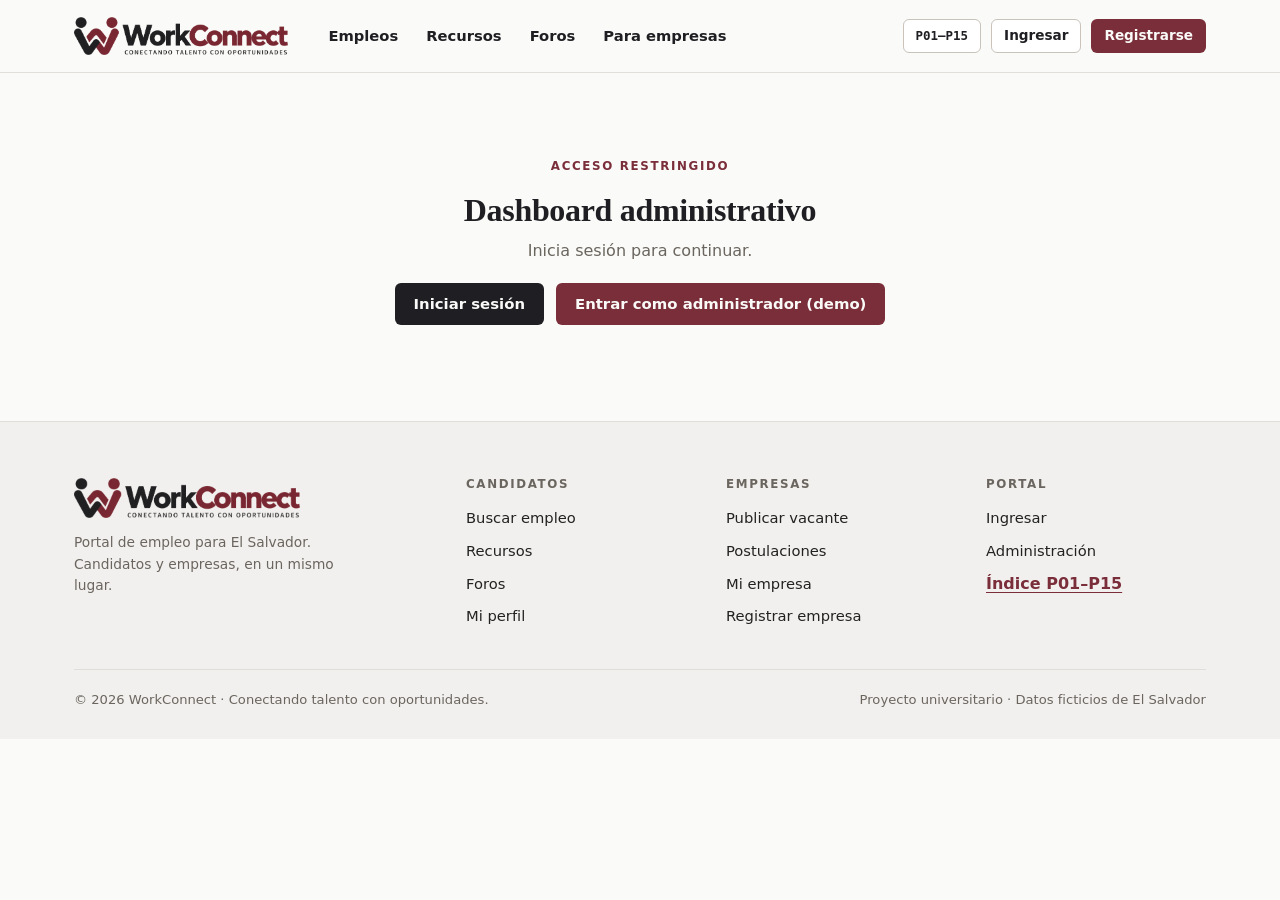
==== admin-dashboard.html @ 4d04a8d9 "Primer prototipo WorkConnect - 15 pantallas" ====
<!DOCTYPE html>
<html lang="es">
<head>
<meta charset="utf-8">
<meta name="viewport" content="width=device-width, initial-scale=1">
<title>Dashboard administrativo · WorkConnect</title>
<meta name="description" content="WorkConnect: conectando talento con oportunidades en El Salvador.">
<link rel="icon" type="image/png" href="assets/icono.png">
<link rel="stylesheet" href="css/styles.css">
</head>
<body data-page="p11">
<a class="skip-link" href="#main">Saltar al contenido</a>
<header id="site-header"></header>
<main id="main">

</main>
<footer id="site-footer"></footer>
<script src="js/data.js"></script>
<script src="js/main.js"></script>
<script src="js/portal.js"></script>
<script src="js/cuentas.js"></script>
<script src="js/admin.js"></script>
</body>
</html>
---- css/styles.css ----
/* WorkConnect — hoja de estilos única
   Secciones: 1 Variables · 2 Base · 3 Componentes · 4 Cabecera/Pie · 5 Páginas · 6 Administración · 7 Responsivo */

/* 1. VARIABLES */
:root {
  --carbon: #1f1f23;
  --wine: #7a2e3a;
  --wine-dark: #62232d;
  --wine-tint: #f1e4e6;
  --bone: #fafaf8;
  --warm: #f2f0ee;
  --sand: #e1ddd8;
  --sand-dark: #c9c3bb;
  --text: #222222;
  --muted: #6a655e;
  --white: #ffffff;
  --serif: "Iowan Old Style", "Palatino Linotype", Palatino, "Book Antiqua", Georgia, serif;
  --sans: "Segoe UI", system-ui, -apple-system, "Helvetica Neue", Arial, sans-serif;
  --radius: 6px;
  --radius-lg: 10px;
  --wrap: 1180px;
}

/* 2. BASE */
*, *::before, *::after { box-sizing: border-box; }
html { scroll-behavior: smooth; }
body {
  margin: 0;
  background: var(--bone);
  color: var(--text);
  font: 400 1rem/1.55 var(--sans);
  -webkit-font-smoothing: antialiased;
}
img { max-width: 100%; display: block; }
a { color: inherit; }
h1, h2, h3, h4 { margin: 0; line-height: 1.15; color: var(--carbon); }
h1, h2 { font-family: var(--serif); font-weight: 600; letter-spacing: -0.01em; }
h3, h4 { font-weight: 650; }
p { margin: 0; }
ul { margin: 0; padding: 0; list-style: none; }
button { font: inherit; cursor: pointer; }
::selection { background: var(--wine); color: var(--bone); }
:focus-visible { outline: 2px solid var(--wine); outline-offset: 2px; }
.wrap { width: 100%; max-width: var(--wrap); margin: 0 auto; padding: 0 24px; }
.skip { position: absolute; left: -999px; top: 8px; background: var(--carbon); color: var(--bone); padding: 8px 14px; border-radius: var(--radius); z-index: 200; }
.skip:focus { left: 8px; }
.hidden { display: none !important; }
.muted { color: var(--muted); }
.small { font-size: 0.86rem; }
.stack > * + * { margin-top: 16px; }
.flex { display: flex; gap: 12px; align-items: center; flex-wrap: wrap; }
.between { justify-content: space-between; }
.grid-2 { display: grid; grid-template-columns: repeat(2, 1fr); gap: 20px; }
.grid-3 { display: grid; grid-template-columns: repeat(3, 1fr); gap: 20px; }
.grid-4 { display: grid; grid-template-columns: repeat(4, 1fr); gap: 20px; }
.sr-only { position: absolute; width: 1px; height: 1px; overflow: hidden; clip: rect(0 0 0 0); white-space: nowrap; }

/* 3. COMPONENTES */
.btn {
  display: inline-flex; align-items: center; justify-content: center; gap: 8px;
  min-height: 42px; padding: 0 18px; border-radius: var(--radius);
  border: 1px solid transparent; font-weight: 600; font-size: 0.93rem;
  text-decoration: none; background: transparent; color: var(--carbon);
  transition: background 0.15s, border-color 0.15s, color 0.15s;
}
.btn-primary { background: var(--wine); color: var(--bone); }
.btn-primary:hover { background: var(--wine-dark); }
.btn-dark { background: var(--carbon); color: var(--bone); }
.btn-dark:hover { background: #38383f; }
.btn-ghost { border-color: var(--sand-dark); background: var(--white); }
.btn-ghost:hover { border-color: var(--carbon); }
.btn-danger { border-color: var(--wine); color: var(--wine); background: var(--white); }
.btn-danger:hover { background: var(--wine-tint); }
.btn-sm { min-height: 34px; padding: 0 12px; font-size: 0.85rem; }
.btn-block { width: 100%; }
.btn[disabled] { opacity: 0.5; cursor: not-allowed; }
.link { color: var(--wine); font-weight: 600; text-decoration: underline; text-underline-offset: 3px; background: none; border: 0; padding: 0; }

.eyebrow { font: 600 0.74rem/1 var(--sans); letter-spacing: 0.14em; text-transform: uppercase; color: var(--wine); }
.eyebrow .p { display: inline-block; background: var(--carbon); color: var(--bone); padding: 4px 7px; border-radius: 3px; margin-right: 8px; letter-spacing: 0.08em; }

.card { background: var(--white); border: 1px solid var(--sand); border-radius: var(--radius-lg); padding: 24px; }
.card.flat { background: var(--warm); border-color: transparent; }
.card h3 { font-size: 1.05rem; margin-bottom: 14px; }
.card-head { display: flex; justify-content: space-between; align-items: center; gap: 12px; margin-bottom: 16px; flex-wrap: wrap; }
.card-head h3 { margin: 0; }

.field { display: flex; flex-direction: column; gap: 6px; }
.field > label, .field > .lbl { font-size: 0.85rem; font-weight: 600; color: var(--carbon); }
.field .req { color: var(--wine); }
input[type="text"], input[type="email"], input[type="password"], input[type="number"], input[type="tel"], input[type="url"], input[type="date"], input[type="search"], select, textarea {
  width: 100%; min-height: 42px; padding: 9px 12px; border: 1px solid var(--sand-dark);
  border-radius: var(--radius); background: var(--white); font: inherit; color: var(--text);
}
textarea { min-height: 110px; resize: vertical; line-height: 1.5; }
input:focus, select:focus, textarea:focus { outline: 2px solid var(--wine); outline-offset: 0; border-color: var(--wine); }
.field.error input, .field.error select, .field.error textarea { border-color: var(--wine); background: #fdf7f8; }
.err-msg { color: var(--wine); font-size: 0.8rem; font-weight: 600; min-height: 0; }
.err-msg:empty { display: none; }
.hint { font-size: 0.8rem; color: var(--muted); }
.form-grid { display: grid; grid-template-columns: repeat(2, 1fr); gap: 16px; }
.form-grid .full { grid-column: 1 / -1; }
.check { display: flex; gap: 10px; align-items: flex-start; font-size: 0.9rem; cursor: pointer; }
.check input { margin-top: 3px; accent-color: var(--wine); width: 16px; height: 16px; flex: none; }
.check-grid { display: grid; grid-template-columns: repeat(2, 1fr); gap: 10px 16px; }
.form-alert { padding: 12px 14px; border-radius: var(--radius); border: 1px solid var(--wine); background: var(--wine-tint); color: var(--wine-dark); font-size: 0.9rem; font-weight: 600; }
.form-alert:empty { display: none; }

.chip { display: inline-flex; align-items: center; gap: 6px; padding: 4px 10px; border-radius: 999px; background: var(--warm); border: 1px solid var(--sand); font-size: 0.8rem; color: var(--carbon); }
.chip button { border: 0; background: none; padding: 0 0 0 2px; color: var(--muted); font-size: 1rem; line-height: 1; }
.chip button:hover { color: var(--wine); }
.chips { display: flex; flex-wrap: wrap; gap: 8px; }
.chip-link { text-decoration: none; background: var(--white); }
.chip-link:hover { border-color: var(--wine); color: var(--wine); }

.badge { display: inline-flex; align-items: center; gap: 5px; padding: 3px 9px; border-radius: 4px; font-size: 0.74rem; font-weight: 700; letter-spacing: 0.02em; white-space: nowrap; }
.b-ok { background: var(--carbon); color: var(--bone); }
.b-wait { background: var(--sand); color: var(--carbon); }
.b-bad { background: var(--wine-tint); color: var(--wine-dark); border: 1px solid #dcc0c4; }
.b-off { background: var(--warm); color: var(--muted); border: 1px dashed var(--sand-dark); }
.b-info { background: var(--white); color: var(--wine); border: 1px solid var(--wine); }

.tabs { display: flex; gap: 4px; border-bottom: 1px solid var(--sand); overflow-x: auto; overflow-y: hidden; scrollbar-width: none; margin-bottom: 20px; }
.tab { border: 0; background: none; padding: 12px 16px; font-weight: 600; color: var(--muted); border-bottom: 2px solid transparent; white-space: nowrap; margin-bottom: -1px; }
.tab:hover { color: var(--carbon); }
.tab[aria-selected="true"] { color: var(--carbon); border-bottom-color: var(--wine); }
.tab .n { margin-left: 6px; font-size: 0.75rem; background: var(--warm); border-radius: 999px; padding: 1px 7px; }

.table-wrap { overflow-x: auto; border: 1px solid var(--sand); border-radius: var(--radius-lg); background: var(--white); }
table { width: 100%; border-collapse: collapse; font-size: 0.9rem; }
th { text-align: left; font-size: 0.72rem; letter-spacing: 0.1em; text-transform: uppercase; color: var(--muted); padding: 12px 16px; background: var(--warm); border-bottom: 1px solid var(--sand); white-space: nowrap; }
td { padding: 14px 16px; border-bottom: 1px solid var(--sand); vertical-align: middle; }
tr:last-child td { border-bottom: 0; }
tbody tr:hover { background: #fcfbfa; }
td .actions { display: flex; gap: 6px; flex-wrap: wrap; }
.cell-main { font-weight: 650; color: var(--carbon); }
.cell-sub { font-size: 0.8rem; color: var(--muted); }

.empty { text-align: center; padding: 48px 24px; color: var(--muted); border: 1px dashed var(--sand-dark); border-radius: var(--radius-lg); background: var(--white); }
.empty strong { display: block; color: var(--carbon); font-size: 1.05rem; margin-bottom: 6px; }

.avatar { width: 44px; height: 44px; border-radius: 50%; background: var(--carbon); color: var(--bone); display: grid; place-items: center; font-weight: 700; font-size: 0.95rem; flex: none; letter-spacing: 0.02em; }
.avatar.wine { background: var(--wine); }
.avatar.lg { width: 76px; height: 76px; font-size: 1.5rem; }
.mono { width: 48px; height: 48px; border-radius: var(--radius); background: var(--warm); border: 1px solid var(--sand); color: var(--carbon); display: grid; place-items: center; font-family: var(--serif); font-weight: 700; font-size: 1.1rem; flex: none; overflow: hidden; }
.mono img { width: 100%; height: 100%; object-fit: cover; }
.mono.lg { width: 84px; height: 84px; font-size: 1.8rem; }

.stars { color: var(--wine); letter-spacing: 2px; font-size: 0.95rem; white-space: nowrap; }
.stars .off { color: var(--sand-dark); }

.progress { height: 8px; background: var(--sand); border-radius: 99px; overflow: hidden; }
.progress > span { display: block; height: 100%; background: var(--wine); border-radius: 99px; transition: width 0.3s; }

/* Modal y avisos */
.overlay { position: fixed; inset: 0; background: rgba(31, 31, 35, 0.58); display: flex; align-items: flex-start; justify-content: center; padding: 6vh 16px 16px; overflow-y: auto; z-index: 100; }
.dialog { background: var(--bone); border-radius: var(--radius-lg); width: 100%; max-width: 560px; box-shadow: 0 18px 50px rgba(0, 0, 0, 0.25); }
.dialog.lg { max-width: 780px; }
.dialog-head { display: flex; justify-content: space-between; align-items: center; gap: 12px; padding: 18px 24px; border-bottom: 1px solid var(--sand); }
.dialog-head h2 { font-size: 1.3rem; }
.dialog-close { border: 0; background: none; font-size: 1.6rem; line-height: 1; color: var(--muted); padding: 0 4px; }
.dialog-close:hover { color: var(--wine); }
.dialog-body { padding: 24px; }
.dialog-foot { display: flex; justify-content: flex-end; gap: 10px; padding: 16px 24px; border-top: 1px solid var(--sand); background: var(--warm); border-radius: 0 0 var(--radius-lg) var(--radius-lg); flex-wrap: wrap; }
.toasts { position: fixed; top: 84px; right: 16px; display: flex; flex-direction: column; gap: 10px; z-index: 150; max-width: min(380px, calc(100vw - 32px)); }
.toast { background: var(--carbon); color: var(--bone); padding: 13px 16px; border-radius: var(--radius); border-left: 4px solid var(--sand); font-size: 0.9rem; box-shadow: 0 8px 24px rgba(0, 0, 0, 0.2); animation: toast-in 0.2s ease-out; }
.toast.ok { border-left-color: var(--bone); }
.toast.err { border-left-color: var(--wine); background: #3a1a20; }
@keyframes toast-in { from { opacity: 0; transform: translateY(-6px); } }

dl.kv { display: grid; grid-template-columns: 130px 1fr; gap: 10px 16px; margin: 0; font-size: 0.92rem; }
dl.kv dt { color: var(--muted); }
dl.kv dd { margin: 0; color: var(--carbon); font-weight: 500; }

/* 4. CABECERA Y PIE */
.site-header { position: sticky; top: 0; z-index: 60; background: rgba(250, 250, 248, 0.97); border-bottom: 1px solid var(--sand); }
.bar { display: flex; align-items: center; gap: 28px; min-height: 72px; }
.brand img { height: 38px; width: auto; }
.main-nav { display: flex; gap: 4px; flex: 1; }
.main-nav a { text-decoration: none; padding: 8px 12px; border-radius: var(--radius); font-weight: 600; font-size: 0.92rem; color: var(--carbon); }
.main-nav a:hover { background: var(--warm); }
.main-nav a[aria-current="page"] { color: var(--wine); box-shadow: inset 0 -2px 0 var(--wine); border-radius: 0; }
.bar-actions { display: flex; align-items: center; gap: 10px; position: relative; }
.menu-toggle { display: none; border: 1px solid var(--sand-dark); background: var(--white); border-radius: var(--radius); width: 42px; height: 42px; font-size: 1.2rem; }
.proto-btn { font-family: ui-monospace, "SFMono-Regular", Menlo, Consolas, monospace; font-size: 0.78rem; }
.user-btn { display: flex; align-items: center; gap: 10px; border: 1px solid var(--sand-dark); background: var(--white); border-radius: 999px; padding: 4px 14px 4px 4px; font-weight: 600; font-size: 0.88rem; }
.user-btn .avatar { width: 32px; height: 32px; font-size: 0.78rem; }
.user-menu { position: absolute; right: 0; top: calc(100% + 8px); width: 250px; background: var(--white); border: 1px solid var(--sand); border-radius: var(--radius-lg); box-shadow: 0 12px 32px rgba(0, 0, 0, 0.12); padding: 8px; z-index: 70; }
.user-menu .who { padding: 10px 12px; border-bottom: 1px solid var(--sand); margin-bottom: 6px; }
.user-menu .who strong { display: block; color: var(--carbon); }
.user-menu a, .user-menu button { display: block; width: 100%; text-align: left; padding: 9px 12px; border-radius: var(--radius); border: 0; background: none; text-decoration: none; font-size: 0.9rem; }
.user-menu a:hover, .user-menu button:hover { background: var(--warm); }

.site-footer { margin-top: 96px; background: var(--warm); border-top: 1px solid var(--sand); padding: 56px 0 28px; }
.foot-grid { display: grid; grid-template-columns: 1.6fr 1fr 1fr 1fr; gap: 40px; }
.foot-grid img { height: 40px; width: auto; margin-bottom: 14px; }
.foot-grid h4 { font-size: 0.74rem; letter-spacing: 0.14em; text-transform: uppercase; color: var(--muted); margin-bottom: 14px; }
.foot-grid li + li { margin-top: 8px; }
.foot-grid a { text-decoration: none; font-size: 0.92rem; }
.foot-grid a:hover { color: var(--wine); text-decoration: underline; }
.foot-bottom { margin-top: 40px; padding-top: 20px; border-top: 1px solid var(--sand); display: flex; justify-content: space-between; gap: 12px; flex-wrap: wrap; font-size: 0.82rem; color: var(--muted); }

.proto-index { display: grid; grid-template-columns: repeat(3, 1fr); gap: 24px; }
.proto-index h3 { font-size: 0.74rem; letter-spacing: 0.14em; text-transform: uppercase; color: var(--wine); margin-bottom: 10px; }
.proto-index a { display: flex; gap: 10px; align-items: baseline; padding: 7px 8px; border-radius: var(--radius); text-decoration: none; font-size: 0.92rem; }
.proto-index a:hover { background: var(--warm); }
.proto-index a[aria-current="page"] { background: var(--wine-tint); }
.proto-index a b { font-family: ui-monospace, Menlo, Consolas, monospace; font-size: 0.76rem; color: var(--wine); min-width: 30px; }

/* 5. PÁGINAS PÚBLICAS */
.page-head { padding: 48px 0 28px; }
.page-head h1 { font-size: clamp(2rem, 4vw, 2.9rem); margin: 14px 0 10px; }
.page-head p { color: var(--muted); max-width: 640px; font-size: 1.05rem; }
.section { padding: 56px 0 0; }
.section-head { display: flex; justify-content: space-between; align-items: end; gap: 16px; margin-bottom: 24px; flex-wrap: wrap; }
.section-head h2 { font-size: clamp(1.5rem, 3vw, 2rem); }

.hero { background: var(--carbon); color: var(--bone); padding: 72px 0 84px; position: relative; overflow: hidden; }
.hero::after { content: ""; position: absolute; right: -80px; bottom: -120px; width: 460px; height: 460px; background: url("../assets/icono.png") center / contain no-repeat; opacity: 0.07; filter: grayscale(1) invert(1); pointer-events: none; }
.hero-grid { display: grid; grid-template-columns: 1.1fr 1fr; gap: 56px; align-items: center; position: relative; z-index: 1; }
.hero h1 { color: var(--bone); font-size: clamp(2.4rem, 5vw, 3.9rem); line-height: 1.05; }
.hero h1 em { font-style: italic; color: #e7c3c8; }
.hero .lead { color: #cfcac3; font-size: 1.1rem; margin-top: 20px; max-width: 480px; }
.hero .eyebrow { color: #e7c3c8; }
.hero-links { margin-top: 28px; display: flex; gap: 8px; flex-wrap: wrap; align-items: center; color: #cfcac3; font-size: 0.88rem; }
.hero-links a { border: 1px solid #55555c; padding: 4px 11px; border-radius: 999px; text-decoration: none; color: var(--bone); font-size: 0.82rem; }
.hero-links a:hover { border-color: var(--bone); }
.search-card { background: var(--bone); color: var(--text); border-radius: var(--radius-lg); padding: 28px; }
.search-card h2 { font-size: 1.35rem; margin-bottom: 18px; }
.search-card .form-grid { gap: 14px; }
.adv-toggle { margin-top: 14px; }
.adv-panel { margin-top: 14px; padding-top: 16px; border-top: 1px solid var(--sand); display: grid; grid-template-columns: repeat(3, 1fr); gap: 12px; }

.metrics { display: grid; grid-template-columns: repeat(4, 1fr); border: 1px solid var(--sand); border-radius: var(--radius-lg); background: var(--white); margin-top: -40px; position: relative; z-index: 2; }
.metric { padding: 26px 28px; border-right: 1px solid var(--sand); }
.metric:last-child { border-right: 0; }
.metric b { display: block; font-family: var(--serif); font-size: 2.3rem; color: var(--carbon); line-height: 1; }
.metric span { font-size: 0.85rem; color: var(--muted); }

.jobs-grid { display: grid; grid-template-columns: repeat(2, 1fr); gap: 16px; }
.job-card { background: var(--white); border: 1px solid var(--sand); border-radius: var(--radius-lg); padding: 22px; display: flex; flex-direction: column; gap: 14px; transition: border-color 0.15s; }
.job-card:hover { border-color: var(--carbon); }
.job-top { display: flex; gap: 14px; align-items: flex-start; }
.job-top h3 { font-size: 1.08rem; }
.job-top h3 a { text-decoration: none; }
.job-top h3 a:hover { color: var(--wine); }
.job-company { font-size: 0.88rem; color: var(--muted); }
.job-meta { display: flex; flex-wrap: wrap; gap: 6px 16px; font-size: 0.85rem; color: var(--muted); }
.job-meta span::before { content: "•"; color: var(--wine); margin-right: 6px; }
.job-foot { display: flex; justify-content: space-between; align-items: center; gap: 12px; margin-top: auto; padding-top: 14px; border-top: 1px solid var(--sand); flex-wrap: wrap; }
.salary { font-weight: 700; color: var(--carbon); }
.salary small { font-weight: 400; color: var(--muted); }
.job-list { display: flex; flex-direction: column; gap: 14px; }
.job-list .job-card { flex-direction: row; align-items: stretch; gap: 22px; }
.job-list .job-main { flex: 1; display: flex; flex-direction: column; gap: 12px; }
.job-list .job-side { display: flex; flex-direction: column; align-items: flex-end; justify-content: space-between; gap: 12px; min-width: 170px; text-align: right; }

.cta-band { background: var(--wine); color: var(--bone); border-radius: var(--radius-lg); padding: 44px; display: flex; justify-content: space-between; align-items: center; gap: 24px; flex-wrap: wrap; }
.cta-band h2 { color: var(--bone); font-size: 1.8rem; max-width: 520px; }
.cta-band p { color: #e9cfd3; margin-top: 8px; max-width: 520px; }
.cta-band .btn-ghost { background: var(--bone); border-color: var(--bone); }

.results-layout { display: grid; grid-template-columns: 280px 1fr; gap: 32px; align-items: start; }
.filters { position: sticky; top: 92px; display: flex; flex-direction: column; gap: 16px; }
.results-bar { display: flex; justify-content: space-between; align-items: center; gap: 12px; margin-bottom: 16px; flex-wrap: wrap; }
.results-bar select { width: auto; }
.active-filters { margin-bottom: 16px; }

.detail-layout { display: grid; grid-template-columns: 1fr 340px; gap: 32px; align-items: start; }
.detail-head { display: flex; gap: 20px; align-items: flex-start; }
.detail-head h1 { font-size: clamp(1.8rem, 3.5vw, 2.5rem); }
.detail-block { margin-top: 32px; }
.detail-block h2 { font-size: 1.35rem; margin-bottom: 12px; }
.bullets li { position: relative; padding-left: 20px; margin-bottom: 8px; }
.bullets li::before { content: ""; position: absolute; left: 0; top: 0.62em; width: 8px; height: 2px; background: var(--wine); }
.side-sticky { position: sticky; top: 92px; display: flex; flex-direction: column; gap: 16px; }
.review { padding: 18px 0; border-top: 1px solid var(--sand); }
.review:first-child { border-top: 0; }
.review-head { display: flex; justify-content: space-between; gap: 12px; flex-wrap: wrap; margin-bottom: 6px; }
.rating-big { font-family: var(--serif); font-size: 2.6rem; line-height: 1; color: var(--carbon); }

.res-grid { display: grid; grid-template-columns: repeat(3, 1fr); gap: 20px; }
.res-card { background: var(--white); border: 1px solid var(--sand); border-radius: var(--radius-lg); padding: 24px; display: flex; flex-direction: column; gap: 12px; text-align: left; transition: border-color 0.15s; }
.res-card:hover { border-color: var(--wine); }
.res-card h3 { font-size: 1.12rem; font-family: var(--serif); font-weight: 600; }
.res-card p { color: var(--muted); font-size: 0.92rem; }
.res-card .res-meta { margin-top: auto; font-size: 0.8rem; color: var(--muted); display: flex; justify-content: space-between; }
.two-col { display: grid; grid-template-columns: 1fr 1fr; gap: 24px; }
.checklist li { padding: 10px 0; border-bottom: 1px solid var(--sand); }
.checklist li:last-child { border-bottom: 0; }
.article-body p { margin-bottom: 14px; }
.article-body h4 { margin: 18px 0 6px; }

.forum-layout { display: grid; grid-template-columns: 260px 1fr; gap: 32px; align-items: start; }
.cat-list { display: flex; flex-direction: column; gap: 4px; position: sticky; top: 92px; }
.cat-btn { display: flex; justify-content: space-between; gap: 8px; padding: 11px 14px; border: 0; border-radius: var(--radius); background: none; text-align: left; font-weight: 600; font-size: 0.92rem; }
.cat-btn:hover { background: var(--warm); }
.cat-btn[aria-pressed="true"] { background: var(--carbon); color: var(--bone); }
.cat-btn .n { opacity: 0.7; font-weight: 400; }
.thread { background: var(--white); border: 1px solid var(--sand); border-radius: var(--radius-lg); padding: 20px 22px; display: flex; gap: 16px; align-items: flex-start; }
.thread + .thread { margin-top: 12px; }
.thread h3 { font-size: 1.05rem; }
.thread h3 button { border: 0; background: none; padding: 0; text-align: left; color: inherit; font: inherit; }
.thread h3 button:hover { color: var(--wine); text-decoration: underline; }
.thread-meta { font-size: 0.82rem; color: var(--muted); margin-top: 4px; }
.reply { padding: 16px 0; border-top: 1px solid var(--sand); display: flex; gap: 12px; }
.reply .avatar { width: 36px; height: 36px; font-size: 0.8rem; }

.auth-wrap { display: grid; grid-template-columns: 1fr 1fr; min-height: calc(100vh - 72px); }
.auth-side { background: var(--carbon); color: var(--bone); padding: 64px 56px; display: flex; flex-direction: column; justify-content: space-between; gap: 40px; position: relative; overflow: hidden; }
.auth-side h1 { color: var(--bone); font-size: clamp(2rem, 3.5vw, 2.8rem); }
.auth-side p { color: #cfcac3; max-width: 400px; margin-top: 14px; }
.auth-side::after { content: ""; position: absolute; right: -60px; bottom: -60px; width: 340px; height: 340px; background: url("../assets/icono.png") center / contain no-repeat; opacity: 0.07; filter: grayscale(1) invert(1); }
.demo-box { border: 1px solid #4a4a52; border-radius: var(--radius-lg); padding: 18px; position: relative; z-index: 1; }
.demo-box h3 { color: var(--bone); font-size: 0.74rem; letter-spacing: 0.14em; text-transform: uppercase; margin-bottom: 12px; }
.demo-box .btn { border-color: #55555c; color: var(--bone); background: transparent; margin: 0 8px 8px 0; }
.demo-box .btn:hover { border-color: var(--bone); }
.demo-box code { font-size: 0.8rem; color: #cfcac3; }
.auth-main { padding: 56px 24px; display: flex; justify-content: center; align-items: flex-start; }
.auth-form { width: 100%; max-width: 440px; }
.role-pick { display: grid; grid-template-columns: 1fr 1fr; gap: 12px; }
.role-opt { border: 1px solid var(--sand-dark); background: var(--white); border-radius: var(--radius-lg); padding: 14px; text-align: left; }
.role-opt strong { display: block; color: var(--carbon); }
.role-opt span { font-size: 0.82rem; color: var(--muted); }
.role-opt[aria-pressed="true"] { border-color: var(--wine); box-shadow: inset 0 0 0 1px var(--wine); background: #fdf9f9; }

.profile-head { display: flex; gap: 24px; align-items: center; flex-wrap: wrap; }
.stat-row { display: grid; grid-template-columns: repeat(4, 1fr); gap: 16px; margin: 24px 0; }
.stat { background: var(--white); border: 1px solid var(--sand); border-radius: var(--radius-lg); padding: 18px 20px; }
.stat b { display: block; font-family: var(--serif); font-size: 1.9rem; color: var(--carbon); line-height: 1.1; }
.stat span { font-size: 0.82rem; color: var(--muted); }
.profile-grid { display: grid; grid-template-columns: 1fr 1fr; gap: 20px; align-items: start; }
.item-list li { padding: 14px 0; border-top: 1px solid var(--sand); display: flex; justify-content: space-between; gap: 12px; }
.item-list li:first-child { border-top: 0; padding-top: 0; }
.item-list b { color: var(--carbon); }
.upload { border: 1.5px dashed var(--sand-dark); border-radius: var(--radius-lg); padding: 22px; text-align: center; background: var(--bone); }
.upload.has-file { border-style: solid; border-color: var(--carbon); text-align: left; display: flex; justify-content: space-between; align-items: center; gap: 12px; flex-wrap: wrap; }

.logo-drop { display: flex; gap: 18px; align-items: center; flex-wrap: wrap; }
.pipeline { display: flex; gap: 8px; flex-wrap: wrap; margin-bottom: 20px; }
.pipe-btn { border: 1px solid var(--sand-dark); background: var(--white); border-radius: var(--radius); padding: 10px 16px; text-align: left; min-width: 112px; }
.pipe-btn b { display: block; font-family: var(--serif); font-size: 1.5rem; color: var(--carbon); line-height: 1.1; }
.pipe-btn span { font-size: 0.78rem; color: var(--muted); }
.pipe-btn[aria-pressed="true"] { background: var(--carbon); border-color: var(--carbon); }
.pipe-btn[aria-pressed="true"] b, .pipe-btn[aria-pressed="true"] span { color: var(--bone); }
.filter-bar { display: grid; grid-template-columns: 1.4fr 1fr 1fr; gap: 12px; margin-bottom: 16px; }
.status-select { min-height: 34px; padding: 4px 8px; font-size: 0.85rem; width: auto; }
.skills-line { display: flex; gap: 6px; flex-wrap: wrap; }

/* 6. ADMINISTRACIÓN */
.admin-shell { display: grid; grid-template-columns: 240px 1fr; gap: 40px; padding-top: 40px; align-items: start; }
.admin-nav { position: sticky; top: 92px; display: flex; flex-direction: column; gap: 2px; }
.admin-nav h4 { font-size: 0.72rem; letter-spacing: 0.14em; text-transform: uppercase; color: var(--muted); margin: 0 0 10px; }
.admin-nav a { display: flex; gap: 10px; align-items: baseline; padding: 10px 12px; border-radius: var(--radius); text-decoration: none; font-weight: 600; font-size: 0.92rem; }
.admin-nav a b { font-family: ui-monospace, Menlo, Consolas, monospace; font-size: 0.74rem; color: var(--wine); }
.admin-nav a:hover { background: var(--warm); }
.admin-nav a[aria-current="page"] { background: var(--carbon); color: var(--bone); }
.admin-nav a[aria-current="page"] b { color: #e7c3c8; }
.admin-title { margin-bottom: 28px; }
.admin-title h1 { font-size: clamp(1.8rem, 3vw, 2.4rem); margin-top: 12px; }
.admin-title p { color: var(--muted); margin-top: 6px; }
.kpi-grid { display: grid; grid-template-columns: repeat(4, 1fr); gap: 16px; margin-bottom: 20px; }
.kpi { background: var(--white); border: 1px solid var(--sand); border-radius: var(--radius-lg); padding: 20px; }
.kpi span { font-size: 0.78rem; letter-spacing: 0.08em; text-transform: uppercase; color: var(--muted); }
.kpi b { display: block; font-family: var(--serif); font-size: 2.4rem; line-height: 1.1; margin-top: 8px; color: var(--carbon); }
.kpi small { color: var(--muted); font-size: 0.8rem; }
.charts { display: grid; grid-template-columns: 1.4fr 1fr; gap: 20px; margin-bottom: 20px; }
.col-chart { display: flex; align-items: flex-end; gap: 14px; height: 200px; padding-top: 10px; }
.col-chart .col { flex: 1; display: flex; flex-direction: column; justify-content: flex-end; align-items: center; height: 100%; gap: 6px; font-size: 0.78rem; color: var(--muted); }
.col-chart .col i { display: block; width: 100%; max-width: 54px; background: var(--sand-dark); border-radius: 3px 3px 0 0; }
.col-chart .col:last-child i { background: var(--wine); }
.col-chart .col b { color: var(--carbon); font-size: 0.82rem; }
.hbar + .hbar { margin-top: 12px; }
.hbar .top { display: flex; justify-content: space-between; font-size: 0.86rem; margin-bottom: 4px; }
.hbar .track { height: 8px; background: var(--warm); border-radius: 99px; overflow: hidden; }
.hbar .track i { display: block; height: 100%; background: var(--carbon); border-radius: 99px; }
.donut-wrap { display: flex; gap: 24px; align-items: center; flex-wrap: wrap; }
.donut { width: 140px; height: 140px; border-radius: 50%; position: relative; flex: none; }
.donut::after { content: ""; position: absolute; inset: 28px; background: var(--white); border-radius: 50%; }
.legend li { display: flex; gap: 8px; align-items: center; font-size: 0.86rem; }
.legend li + li { margin-top: 8px; }
.legend i { width: 12px; height: 12px; border-radius: 3px; flex: none; }
.queue { display: flex; flex-direction: column; }
.queue a { display: flex; justify-content: space-between; align-items: center; padding: 12px 0; border-top: 1px solid var(--sand); text-decoration: none; font-weight: 600; }
.queue a:first-child { border-top: 0; }
.queue a:hover { color: var(--wine); }
.toolbar { display: flex; gap: 12px; margin-bottom: 16px; flex-wrap: wrap; }
.toolbar > * { flex: 1; min-width: 150px; }
.toolbar .grow { flex: 2; min-width: 220px; }
.mod-item { background: var(--white); border: 1px solid var(--sand); border-radius: var(--radius-lg); padding: 20px 22px; display: flex; justify-content: space-between; gap: 20px; align-items: flex-start; }
.mod-item + .mod-item { margin-top: 12px; }
.mod-item.is-hidden { background: var(--warm); }
.mod-item.is-hidden .mod-text { color: var(--muted); text-decoration: line-through; text-decoration-color: var(--sand-dark); }
.mod-text { margin: 8px 0; }
.mod-actions { display: flex; gap: 6px; flex-wrap: wrap; justify-content: flex-end; }
.gate { max-width: 520px; margin: 80px auto 0; text-align: center; }
.gate h1 { font-size: 2rem; margin: 14px 0 10px; }
.gate .flex { justify-content: center; margin-top: 20px; }

/* 7. RESPONSIVO */
@media (max-width: 1000px) {
  .main-nav { display: none; position: absolute; left: 0; right: 0; top: 72px; background: var(--bone); border-bottom: 1px solid var(--sand); flex-direction: column; padding: 12px 24px 16px; }
  .main-nav.open { display: flex; }
  .main-nav a[aria-current="page"] { box-shadow: none; background: var(--warm); }
  .menu-toggle { display: inline-grid; place-items: center; }
  .bar { gap: 12px; justify-content: space-between; }
  .bar-actions { margin-left: auto; }
  .hero-grid, .results-layout, .detail-layout, .forum-layout, .admin-shell, .charts { grid-template-columns: 1fr; }
  .hero-grid { gap: 36px; }
  .filters, .side-sticky, .cat-list, .admin-nav { position: static; }
  .cat-list { flex-direction: row; overflow-x: auto; }
  .cat-btn { white-space: nowrap; }
  .admin-nav { flex-direction: row; overflow-x: auto; padding-bottom: 8px; border-bottom: 1px solid var(--sand); }
  .admin-nav h4 { display: none; }
  .admin-nav a { white-space: nowrap; }
  .kpi-grid, .stat-row, .grid-4, .metrics { grid-template-columns: repeat(2, 1fr); }
  .metric:nth-child(2) { border-right: 0; }
  .metric:nth-child(-n+2) { border-bottom: 1px solid var(--sand); }
  .res-grid, .grid-3 { grid-template-columns: repeat(2, 1fr); }
  .foot-grid { grid-template-columns: 1fr 1fr; }
  .auth-wrap { grid-template-columns: 1fr; }
  .auth-side { padding: 40px 24px; }
  .proto-index { grid-template-columns: 1fr; }
  .profile-grid, .two-col { grid-template-columns: 1fr; }
}
@media (max-width: 640px) {
  .wrap { padding: 0 16px; }
  .jobs-grid, .res-grid, .grid-2, .grid-3, .form-grid, .check-grid, .filter-bar, .adv-panel, .role-pick { grid-template-columns: 1fr; }
  .kpi-grid, .stat-row { grid-template-columns: 1fr 1fr; }
  .job-list .job-card { flex-direction: column; }
  .job-list .job-side { flex-direction: row; align-items: center; text-align: left; min-width: 0; }
  .cta-band { padding: 28px; }
  .foot-grid { grid-template-columns: 1fr; }
  .user-btn span.nm { display: none; }
  .user-btn { padding: 4px; }
  .bar-actions .proto-btn { display: none; }
  .hero { padding: 48px 0 64px; }
  .search-card { padding: 20px; }
  dl.kv { grid-template-columns: 1fr; gap: 2px 0; }
  dl.kv dd { margin-bottom: 10px; }
  .thread { flex-direction: column; }
  .mod-item { flex-direction: column; }
  .mod-actions { justify-content: flex-start; }
  .metric { padding: 18px; }
  .metric b { font-size: 1.8rem; }
}
@media (prefers-reduced-motion: reduce) {
  * { animation: none !important; transition: none !important; scroll-behavior: auto !important; }
}

/* Enlace para saltar al contenido */
.skip-link { position: absolute; left: 12px; top: -48px; background: var(--carbon); color: var(--bone); padding: 10px 16px; border-radius: var(--radius); z-index: 200; text-decoration: none; }
.skip-link:focus { top: 12px; }
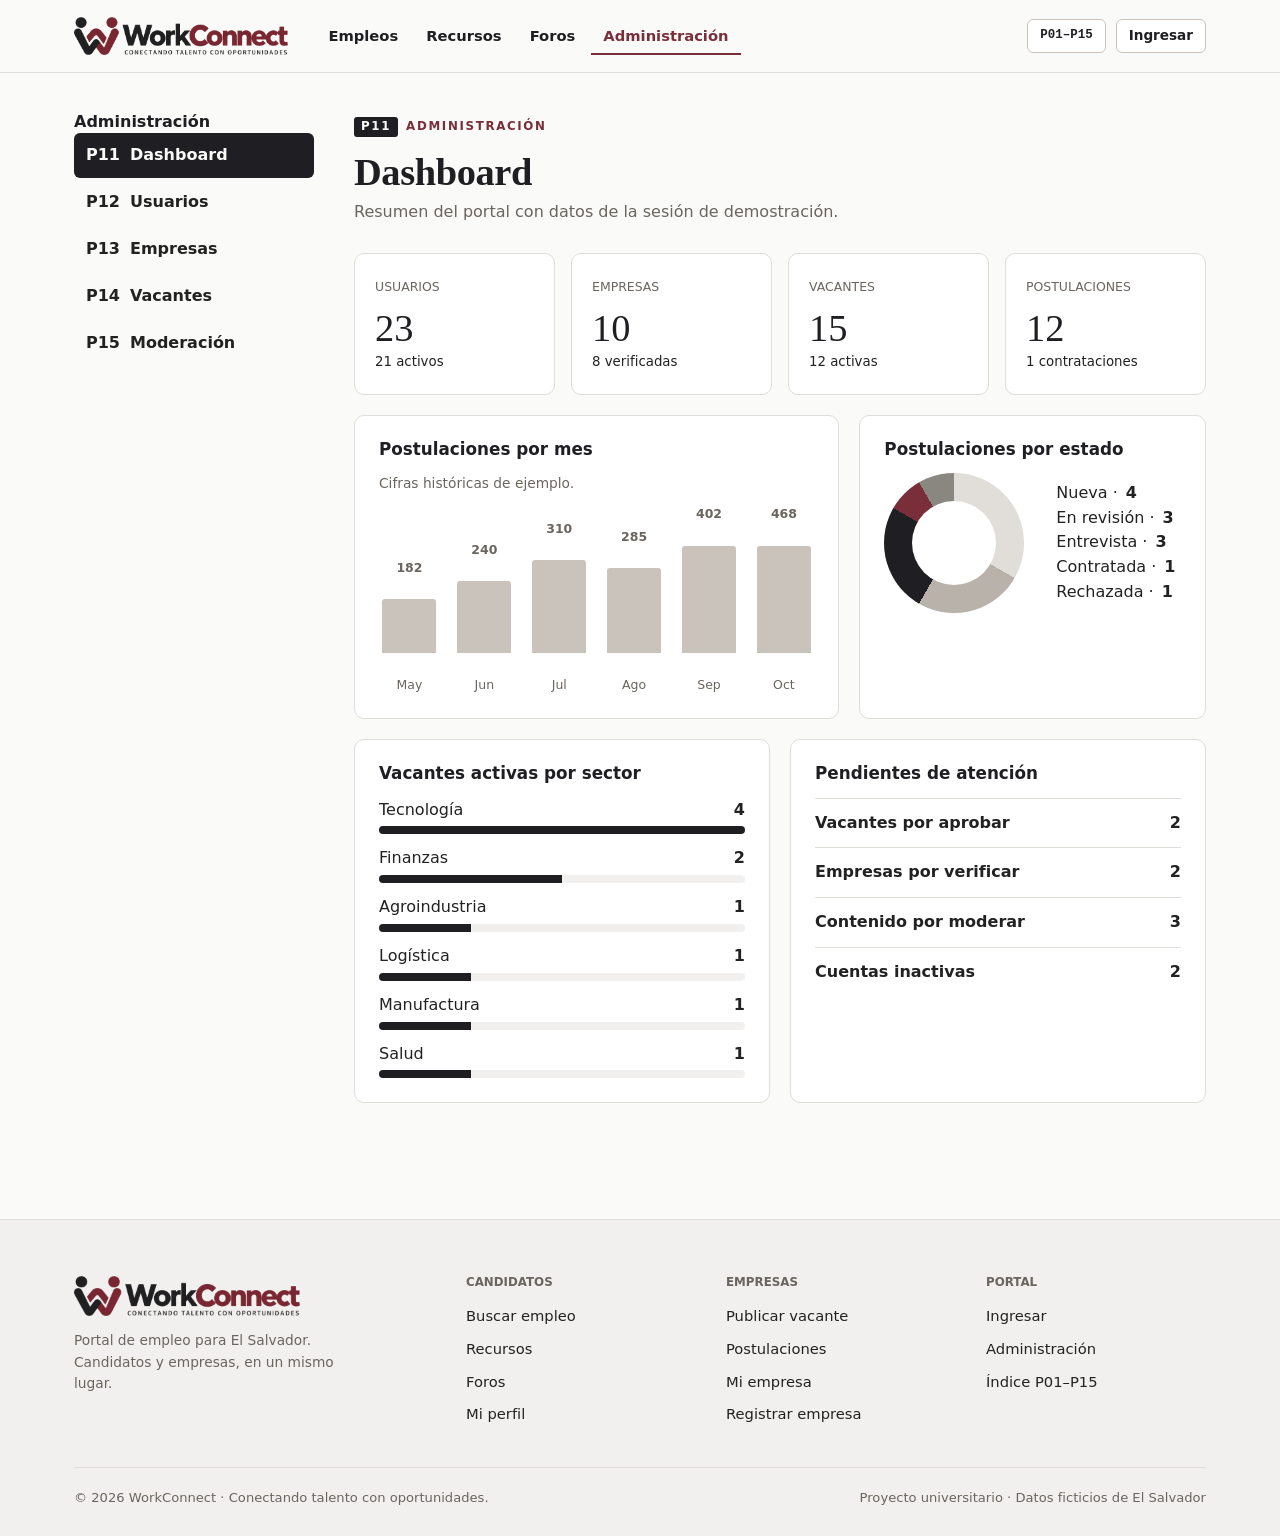
==== commit bd061f74: "detalles" ====
--- a/admin-dashboard.html
+++ b/admin-dashboard.html
@@ -6,19 +6,18 @@
 <title>Dashboard administrativo · WorkConnect</title>
 <meta name="description" content="WorkConnect: conectando talento con oportunidades en El Salvador.">
 <link rel="icon" type="image/png" href="assets/icono.png">
-<link rel="stylesheet" href="css/styles.css">
+<link rel="stylesheet" href="css/estilos.css">
 </head>
-<body data-page="p11">
-<a class="skip-link" href="#main">Saltar al contenido</a>
-<header id="site-header"></header>
-<main id="main">
-
+<body>
+<a class="enlace-saltar" href="#contenido-principal">Saltar al contenido</a>
+<header class="cabecera-sitio"><div class="contenedor barra"><a class="marca" href="index.html"><img src="assets/logo.png" alt="WorkConnect — Conectando talento con oportunidades" width="214" height="38"></a><nav class="navegacion-principal" id="navegacion-principal" aria-label="Principal"><a href="resultados.html">Empleos</a><a href="recursos.html">Recursos</a><a href="foros.html">Foros</a><a href="admin-dashboard.html" aria-current="page">Administración</a></nav><div class="acciones-cabecera"><a class="boton boton-contorno boton-pequeno boton-indice" href="index.html">P01–P15</a><a class="boton boton-contorno boton-pequeno" href="login.html">Ingresar</a><button class="boton-menu" id="boton-menu" type="button" aria-label="Abrir menú" aria-expanded="false">☰</button></div></div></header>
+<main id="contenido-principal">
+<div class="contenedor"><div class="panel-administracion"><aside class="navegacion-administracion" aria-label="Administración"><h4>Administración</h4><a href="admin-dashboard.html" aria-current="page"><b>P11</b>Dashboard</a><a href="admin-usuarios.html"><b>P12</b>Usuarios</a><a href="admin-empresas.html"><b>P13</b>Empresas</a><a href="admin-vacantes.html"><b>P14</b>Vacantes</a><a href="admin-moderacion.html"><b>P15</b>Moderación</a></aside><div><div class="encabezado-administracion"><span class="sobretitulo"><span class="pantalla">P11</span>Administración</span><h1>Dashboard</h1><p>Resumen del portal con datos de la sesión de demostración.</p></div>
+<div class="rejilla-indicadores"><div class="indicador"><span>Usuarios</span><b>23</b><small>21 activos</small></div><div class="indicador"><span>Empresas</span><b>10</b><small>8 verificadas</small></div><div class="indicador"><span>Vacantes</span><b>15</b><small>12 activas</small></div><div class="indicador"><span>Postulaciones</span><b>12</b><small>1 contrataciones</small></div></div>
+<div class="graficos"><section class="tarjeta"><h3>Postulaciones por mes</h3><p class="pequeno atenuado">Cifras históricas de ejemplo.</p><div class="grafico-columnas" role="img" aria-label="Postulaciones mensuales: mayo 182, junio 240, julio 310, agosto 285, septiembre 402, octubre 468"><div class="columna"><b>182</b><i style="height:54px"></i><span>May</span></div><div class="columna"><b>240</b><i style="height:72px"></i><span>Jun</span></div><div class="columna"><b>310</b><i style="height:93px"></i><span>Jul</span></div><div class="columna"><b>285</b><i style="height:85px"></i><span>Ago</span></div><div class="columna"><b>402</b><i style="height:120px"></i><span>Sep</span></div><div class="columna"><b>468</b><i style="height:140px"></i><span>Oct</span></div></div></section><section class="tarjeta"><h3>Postulaciones por estado</h3><div class="envoltura-anillo"><div class="anillo" style="background:conic-gradient(#E1DDD8 0% 33.33%,#B9B2AA 33.33% 58.33%,#1F1F23 58.33% 83.33%,#7A2E3A 83.33% 91.67%,#8A8680 91.67% 100%)" role="img" aria-label="Nueva: 4, En revisión: 3, Entrevista: 3, Contratada: 1, Rechazada: 1"></div><ul class="leyenda"><li><i style="background:#E1DDD8"></i>Nueva · <b>4</b></li><li><i style="background:#B9B2AA"></i>En revisión · <b>3</b></li><li><i style="background:#1F1F23"></i>Entrevista · <b>3</b></li><li><i style="background:#7A2E3A"></i>Contratada · <b>1</b></li><li><i style="background:#8A8680"></i>Rechazada · <b>1</b></li></ul></div></section></div>
+<div class="graficos" style="grid-template-columns:1fr 1fr"><section class="tarjeta"><h3>Vacantes activas por sector</h3><div class="barra-horizontal"><div class="parte-superior"><span>Tecnología</span><b>4</b></div><div class="pista"><i style="width:100%"></i></div></div><div class="barra-horizontal"><div class="parte-superior"><span>Finanzas</span><b>2</b></div><div class="pista"><i style="width:50%"></i></div></div><div class="barra-horizontal"><div class="parte-superior"><span>Agroindustria</span><b>1</b></div><div class="pista"><i style="width:25%"></i></div></div><div class="barra-horizontal"><div class="parte-superior"><span>Logística</span><b>1</b></div><div class="pista"><i style="width:25%"></i></div></div><div class="barra-horizontal"><div class="parte-superior"><span>Manufactura</span><b>1</b></div><div class="pista"><i style="width:25%"></i></div></div><div class="barra-horizontal"><div class="parte-superior"><span>Salud</span><b>1</b></div><div class="pista"><i style="width:25%"></i></div></div></section><section class="tarjeta"><h3>Pendientes de atención</h3><div class="pendientes"><a href="admin-vacantes.html">Vacantes por aprobar <span>2</span></a><a href="admin-empresas.html">Empresas por verificar <span>2</span></a><a href="admin-moderacion.html">Contenido por moderar <span>3</span></a><a href="admin-usuarios.html">Cuentas inactivas <span>2</span></a></div></section></div>
+</div></div></div>
 </main>
-<footer id="site-footer"></footer>
-<script src="js/data.js"></script>
-<script src="js/main.js"></script>
-<script src="js/portal.js"></script>
-<script src="js/cuentas.js"></script>
-<script src="js/admin.js"></script>
+<footer class="pie-sitio"><div class="contenedor"><div class="rejilla-pie"><div><img src="assets/logo.png" alt="WorkConnect"><p class="atenuado pequeno" style="max-width:300px">Portal de empleo para El Salvador. Candidatos y empresas, en un mismo lugar.</p></div><div><h4>Candidatos</h4><ul><li><a href="resultados.html">Buscar empleo</a></li><li><a href="recursos.html">Recursos</a></li><li><a href="foros.html">Foros</a></li><li><a href="candidato.html">Mi perfil</a></li></ul></div><div><h4>Empresas</h4><ul><li><a href="publicar-vacante.html">Publicar vacante</a></li><li><a href="postulaciones.html">Postulaciones</a></li><li><a href="empresas.html">Mi empresa</a></li><li><a href="login.html?pestana=registro&amp;rol=empresa">Registrar empresa</a></li></ul></div><div><h4>Portal</h4><ul><li><a href="login.html">Ingresar</a></li><li><a href="admin-dashboard.html">Administración</a></li><li><a href="index.html">Índice P01–P15</a></li></ul></div></div><div class="base-pie"><span>© 2026 WorkConnect · Conectando talento con oportunidades.</span><span>Proyecto universitario · Datos ficticios de El Salvador</span></div></div></footer><script src="js/interacciones.js"></script>
 </body>
 </html>
--- a/css/estilos.css
+++ b/css/estilos.css
@@ -0,0 +1,1491 @@
+/* WorkConnect: estilos base y pantallas */
+:root {
+  --carbon: #1f1f23;
+  --vino: #7a2e3a;
+  --vino-oscuro: #62232d;
+  --vino-tint: #f1e4e6;
+  --hueso: #fafaf8;
+  --calido: #f2f0ee;
+  --arena: #e1ddd8;
+  --arena-dark: #c9c3bb;
+  --texto: #222222;
+  --atenuado: #6a655e;
+  --blanco: #ffffff;
+  --serif: "Iowan Old Style", "Palatino Linotype", Palatino, "Book Antiqua", Georgia, serif;
+  --palo-seco: "Segoe UI", system-ui, -apple-system, "Helvetica Neue", Arial, sans-serif;
+  --radio: 6px;
+  --radio-lg: 10px;
+  --ancho-contenedor: 1180px;
+}
+*, *::before, *::after {
+  box-sizing: border-box;
+}
+ html {
+  scroll-behavior: auto;
+}
+body {
+  margin: 0;
+  background: var(--hueso);
+  color: var(--texto);
+  font: 400 1rem/1.55 var(--palo-seco);
+  -webkit-font-smoothing: antialiased;
+}
+img {
+  max-width: 100%;
+  display: block;
+}
+ a {
+  color: inherit;
+}
+h1, h2, h3, h4 {
+  margin: 0;
+  line-height: 1.15;
+  color: var(--carbon);
+}
+ h1, h2 {
+  font-family: var(--serif);
+  font-weight: 600;
+  letter-spacing: -0.01em;
+}
+h3, h4 {
+  font-weight: 650;
+}
+ p {
+  margin: 0;
+}
+ul {
+  margin: 0;
+  padding: 0;
+  list-style: none;
+}
+ button {
+  font: inherit;
+  cursor: pointer;
+}
+::selection {
+  background: var(--vino);
+  color: var(--hueso);
+}
+ :focus-visible {
+  outline: 2px solid var(--vino);
+  outline-offset: 2px;
+}
+[hidden], .oculto {
+  display: none !important;
+}
+ .contenedor {
+  width: 100%;
+  max-width: var(--ancho-contenedor);
+  margin: 0 auto;
+  padding: 0 24px;
+}
+.saltar, .enlace-saltar {
+  position: absolute;
+  background: var(--carbon);
+  color: var(--hueso);
+  z-index: 200;
+}
+ .saltar {
+  left: -999px;
+  top: 8px;
+  padding: 8px 14px;
+  border-radius: var(--radio);
+}
+.saltar:focus {
+  left: 8px;
+}
+.enlace-saltar {
+  left: 12px;
+  top: -48px;
+  padding: 10px 16px;
+  border-radius: var(--radio);
+  text-decoration: none;
+}
+.enlace-saltar:focus {
+  top: 12px;
+}
+ .atenuado {
+  color: var(--atenuado);
+}
+.pequeno {
+  font-size: 0.86rem;
+}
+ .columna > * + * {
+  margin-top: 16px;
+}
+.flexible {
+  display: flex;
+  gap: 12px;
+  align-items: center;
+  flex-wrap: wrap;
+}
+ .entre {
+  justify-content: space-between;
+}
+.rejilla-dos, .rejilla-tres, .rejilla-cuatro {
+  display: grid;
+  gap: 20px;
+}
+ .rejilla-dos {
+  grid-template-columns: repeat(2, 1fr);
+}
+.rejilla-tres {
+  grid-template-columns: repeat(3, 1fr);
+}
+ .rejilla-cuatro {
+  grid-template-columns: repeat(4, 1fr);
+}
+.solo-lector {
+  position: absolute;
+  width: 1px;
+  height: 1px;
+  overflow: hidden;
+  clip: rect(0 0 0 0);
+  white-space: nowrap;
+}
+.boton {
+  display: inline-flex;
+  align-items: center;
+  justify-content: center;
+  gap: 8px;
+  min-height: 42px;
+  padding: 0 18px;
+  border: 1px solid transparent;
+  border-radius: var(--radio);
+  font-weight: 600;
+  font-size: 0.93rem;
+  text-decoration: none;
+  background: transparent;
+  color: var(--carbon);
+}
+.boton-principal {
+  background: var(--vino);
+  color: var(--hueso);
+}
+ .boton-principal:hover {
+  background: var(--vino-oscuro);
+}
+.boton-carbon {
+  background: var(--carbon);
+  color: var(--hueso);
+}
+ .boton-carbon:hover {
+  background: #38383f;
+}
+.boton-contorno {
+  border-color: var(--arena-dark);
+  background: var(--blanco);
+}
+ .boton-contorno:hover {
+  border-color: var(--carbon);
+}
+.boton-peligro {
+  border-color: var(--vino);
+  color: var(--vino);
+  background: var(--blanco);
+}
+ .boton-peligro:hover {
+  background: var(--vino-tint);
+}
+.boton-pequeno {
+  min-height: 34px;
+  padding: 0 12px;
+  font-size: 0.85rem;
+}
+ .boton-ancho {
+  width: 100%;
+}
+.boton[disabled] {
+  opacity: 0.5;
+  cursor: not-allowed;
+}
+.enlace {
+  color: var(--vino);
+  font-weight: 600;
+  text-decoration: underline;
+  text-underline-offset: 3px;
+  background: none;
+  border: 0;
+  padding: 0;
+}
+.sobretitulo {
+  font: 600 0.74rem/1 var(--palo-seco);
+  letter-spacing: 0.14em;
+  text-transform: uppercase;
+  color: var(--vino);
+}
+.sobretitulo .pantalla {
+  display: inline-block;
+  margin-right: 8px;
+  padding: 4px 7px;
+  border-radius: 3px;
+  background: var(--carbon);
+  color: var(--hueso);
+}
+.tarjeta {
+  padding: 24px;
+  border: 1px solid var(--arena);
+  border-radius: var(--radio-lg);
+  background: var(--blanco);
+}
+ .tarjeta.plana {
+  border-color: transparent;
+  background: var(--calido);
+}
+.tarjeta h3 {
+  margin-bottom: 14px;
+  font-size: 1.05rem;
+}
+.encabezado-tarjeta {
+  display: flex;
+  justify-content: space-between;
+  align-items: center;
+  gap: 12px;
+  margin-bottom: 16px;
+  flex-wrap: wrap;
+}
+.encabezado-tarjeta h3 {
+  margin: 0;
+}
+ .campo {
+  display: flex;
+  flex-direction: column;
+  gap: 6px;
+}
+.campo > label, .campo > .etiqueta-campo {
+  color: var(--carbon);
+  font-size: 0.85rem;
+  font-weight: 600;
+}
+ .campo .requerido {
+  color: var(--vino);
+}
+input[type="text"], input[type="email"], input[type="password"], input[type="number"], input[type="tel"], input[type="url"], input[type="date"], input[type="search"], select, textarea {
+  width: 100%;
+  min-height: 42px;
+  padding: 9px 12px;
+  border: 1px solid var(--arena-dark);
+  border-radius: var(--radio);
+  background: var(--blanco);
+  color: var(--texto);
+  font: inherit;
+}
+textarea {
+  min-height: 110px;
+  resize: vertical;
+  line-height: 1.5;
+}
+ input:focus, select:focus, textarea:focus {
+  outline: 2px solid var(--vino);
+  outline-offset: 0;
+  border-color: var(--vino);
+}
+.campo.error-campo input, .campo.error-campo select, .campo.error-campo textarea {
+  border-color: var(--vino);
+  background: #fdf7f8;
+}
+ .mensaje-error {
+  min-height: 0;
+  color: var(--vino);
+  font-size: 0.8rem;
+  font-weight: 600;
+}
+.mensaje-error:empty, .alerta-formulario:empty {
+  display: none;
+}
+ .ayuda {
+  color: var(--atenuado);
+  font-size: 0.8rem;
+}
+.rejilla-formulario {
+  display: grid;
+  grid-template-columns: repeat(2, 1fr);
+  gap: 16px;
+}
+ .rejilla-formulario .completo {
+  grid-column: 1 / -1;
+}
+.casilla {
+  display: flex;
+  gap: 10px;
+  align-items: flex-start;
+  font-size: 0.9rem;
+  cursor: pointer;
+}
+.casilla input {
+  width: 16px;
+  height: 16px;
+  margin-top: 3px;
+  accent-color: var(--vino);
+  flex: none;
+}
+.rejilla-casillas {
+  display: grid;
+  grid-template-columns: repeat(2, 1fr);
+  gap: 10px 16px;
+}
+.alerta-formulario {
+  padding: 12px 14px;
+  border: 1px solid var(--vino);
+  border-radius: var(--radio);
+  background: var(--vino-tint);
+  color: var(--vino-oscuro);
+  font-size: 0.9rem;
+  font-weight: 600;
+}
+.etiqueta {
+  display: inline-flex;
+  align-items: center;
+  gap: 6px;
+  padding: 4px 10px;
+  border: 1px solid var(--arena);
+  border-radius: 999px;
+  background: var(--calido);
+  color: var(--carbon);
+  font-size: 0.8rem;
+}
+.etiqueta button {
+  border: 0;
+  padding: 0 0 0 2px;
+  background: none;
+  color: var(--atenuado);
+  font-size: 1rem;
+}
+.etiqueta button:hover {
+  color: var(--vino);
+}
+ .etiquetas {
+  display: flex;
+  gap: 8px;
+  flex-wrap: wrap;
+}
+.enlace-etiqueta {
+  background: var(--blanco);
+  text-decoration: none;
+}
+ .enlace-etiqueta:hover {
+  border-color: var(--vino);
+  color: var(--vino);
+}
+.insignia {
+  display: inline-flex;
+  align-items: center;
+  gap: 5px;
+  padding: 3px 9px;
+  border-radius: 4px;
+  font-size: 0.74rem;
+  font-weight: 700;
+  white-space: nowrap;
+}
+.insignia-correcta {
+  background: var(--carbon);
+  color: var(--hueso);
+}
+ .insignia-pendiente {
+  background: var(--arena);
+  color: var(--carbon);
+}
+.insignia-rechazada {
+  border: 1px solid #dcc0c4;
+  background: var(--vino-tint);
+  color: var(--vino-oscuro);
+}
+ .insignia-inactiva {
+  border: 1px dashed var(--arena-dark);
+  background: var(--calido);
+  color: var(--atenuado);
+}
+.insignia-informativa {
+  border: 1px solid var(--vino);
+  background: var(--blanco);
+  color: var(--vino);
+}
+.pestanas {
+  display: flex;
+  gap: 4px;
+  margin-bottom: 20px;
+  overflow-x: auto;
+  border-bottom: 1px solid var(--arena);
+}
+.pestana {
+  margin-bottom: -1px;
+  padding: 12px 16px;
+  border: 0;
+  border-bottom: 2px solid transparent;
+  background: none;
+  color: var(--atenuado);
+  font-weight: 600;
+  white-space: nowrap;
+}
+.pestana:hover {
+  color: var(--carbon);
+}
+ .pestana[aria-selected="true"] {
+  border-bottom-color: var(--vino);
+  color: var(--carbon);
+}
+.pestana .cantidad {
+  margin-left: 6px;
+  padding: 1px 7px;
+  border-radius: 999px;
+  background: var(--calido);
+  font-size: 0.75rem;
+}
+.contenedor-tabla {
+  overflow-x: auto;
+  border: 1px solid var(--arena);
+  border-radius: var(--radio-lg);
+  background: var(--blanco);
+}
+ table {
+  width: 100%;
+  border-collapse: collapse;
+  font-size: 0.9rem;
+}
+th {
+  padding: 12px 16px;
+  border-bottom: 1px solid var(--arena);
+  background: var(--calido);
+  color: var(--atenuado);
+  text-align: left;
+  font-size: 0.72rem;
+  text-transform: uppercase;
+  white-space: nowrap;
+}
+td {
+  padding: 14px 16px;
+  border-bottom: 1px solid var(--arena);
+  vertical-align: middle;
+}
+ tr:last-child td {
+  border-bottom: 0;
+}
+tbody tr:hover {
+  background: #fcfbfa;
+}
+ td .acciones {
+  display: flex;
+  gap: 6px;
+  flex-wrap: wrap;
+}
+.celda-principal {
+  color: var(--carbon);
+  font-weight: 650;
+}
+ .celda-secundaria {
+  color: var(--atenuado);
+  font-size: 0.8rem;
+}
+.vacio {
+  padding: 48px 24px;
+  border: 1px dashed var(--arena-dark);
+  border-radius: var(--radio-lg);
+  background: var(--blanco);
+  color: var(--atenuado);
+  text-align: center;
+}
+.vacio strong {
+  display: block;
+  margin-bottom: 6px;
+  color: var(--carbon);
+  font-size: 1.05rem;
+}
+.avatar {
+  display: grid;
+  width: 44px;
+  height: 44px;
+  flex: none;
+  place-items: center;
+  border-radius: 50%;
+  background: var(--carbon);
+  color: var(--hueso);
+  font-size: 0.95rem;
+  font-weight: 700;
+}
+.avatar.vino {
+  background: var(--vino);
+}
+ .avatar.grande {
+  width: 76px;
+  height: 76px;
+  font-size: 1.5rem;
+}
+.monograma {
+  display: grid;
+  width: 48px;
+  height: 48px;
+  flex: none;
+  place-items: center;
+  overflow: hidden;
+  border: 1px solid var(--arena);
+  border-radius: var(--radio);
+  background: var(--calido);
+  color: var(--carbon);
+  font: 700 1.1rem var(--serif);
+}
+.monograma img {
+  width: 100%;
+  height: 100%;
+  object-fit: cover;
+}
+ .monograma.grande {
+  width: 84px;
+  height: 84px;
+  font-size: 1.8rem;
+}
+.estrellas {
+  color: var(--vino);
+  font-size: 0.95rem;
+  white-space: nowrap;
+}
+ .estrellas .apagado {
+  color: var(--arena-dark);
+}
+.progreso {
+  height: 8px;
+  overflow: hidden;
+  border-radius: 99px;
+  background: var(--arena);
+}
+ .progreso > span {
+  display: block;
+  height: 100%;
+  border-radius: 99px;
+  background: var(--vino);
+}
+.fondo-ventana {
+  position: fixed;
+  z-index: 100;
+  inset: 0;
+  display: flex;
+  justify-content: center;
+  overflow-y: auto;
+  padding: 6vh 16px 16px;
+  background: rgba(31, 31, 35, 0.58);
+}
+.ventana {
+  width: 100%;
+  max-width: 560px;
+  border-radius: var(--radio-lg);
+  background: var(--hueso);
+  box-shadow: 0 18px 50px rgba(0, 0, 0, 0.25);
+}
+.ventana.grande {
+  max-width: 780px;
+}
+.encabezado-ventana {
+  display: flex;
+  justify-content: space-between;
+  align-items: center;
+  gap: 12px;
+  padding: 18px 24px;
+  border-bottom: 1px solid var(--arena);
+}
+.encabezado-ventana h2 {
+  font-size: 1.3rem;
+}
+.cerrar-ventana {
+  padding: 0 4px;
+  border: 0;
+  background: none;
+  color: var(--atenuado);
+  font-size: 1.6rem;
+}
+.cerrar-ventana:hover {
+  color: var(--vino);
+}
+ .contenido-ventana {
+  padding: 24px;
+}
+.pie-ventana {
+  display: flex;
+  justify-content: flex-end;
+  gap: 10px;
+  flex-wrap: wrap;
+  padding: 16px 24px;
+  border-radius: 0 0 var(--radio-lg) var(--radio-lg);
+  border-top: 1px solid var(--arena);
+  background: var(--calido);
+}
+dl.datos-clave {
+  display: grid;
+  grid-template-columns: 130px 1fr;
+  gap: 10px 16px;
+  margin: 0;
+  font-size: 0.92rem;
+}
+dl.datos-clave dt {
+  color: var(--atenuado);
+}
+ dl.datos-clave dd {
+  margin: 0;
+  color: var(--carbon);
+  font-weight: 500;
+}
+.cabecera-sitio {
+  position: sticky;
+  z-index: 60;
+  top: 0;
+  border-bottom: 1px solid var(--arena);
+  background: rgba(250, 250, 248, 0.97);
+}
+.barra {
+  display: flex;
+  align-items: center;
+  gap: 28px;
+  min-height: 72px;
+}
+ .marca img {
+  width: auto;
+  height: 38px;
+}
+.navegacion-principal {
+  display: flex;
+  flex: 1;
+  gap: 4px;
+}
+.navegacion-principal a {
+  padding: 8px 12px;
+  border-radius: var(--radio);
+  color: var(--carbon);
+  font-size: 0.92rem;
+  font-weight: 600;
+  text-decoration: none;
+}
+.navegacion-principal a:hover {
+  background: var(--calido);
+}
+ .navegacion-principal a[aria-current="page"] {
+  border-radius: 0;
+  color: var(--vino);
+  box-shadow: inset 0 -2px 0 var(--vino);
+}
+.acciones-cabecera {
+  display: flex;
+  position: relative;
+  align-items: center;
+  gap: 10px;
+}
+.boton-menu {
+  display: none;
+  width: 42px;
+  height: 42px;
+  border: 1px solid var(--arena-dark);
+  border-radius: var(--radio);
+  background: var(--blanco);
+  font-size: 1.2rem;
+}
+.boton-indice {
+  font-family: ui-monospace, Menlo, Consolas, monospace;
+  font-size: 0.78rem;
+}
+ .pie-sitio {
+  margin-top: 96px;
+  padding: 56px 0 28px;
+  border-top: 1px solid var(--arena);
+  background: var(--calido);
+}
+.rejilla-pie {
+  display: grid;
+  grid-template-columns: 1.6fr 1fr 1fr 1fr;
+  gap: 40px;
+}
+ .rejilla-pie img {
+  width: auto;
+  height: 40px;
+  margin-bottom: 14px;
+}
+.rejilla-pie h4 {
+  margin-bottom: 14px;
+  color: var(--atenuado);
+  font-size: 0.74rem;
+  text-transform: uppercase;
+}
+ .rejilla-pie li + li {
+  margin-top: 8px;
+}
+.rejilla-pie a {
+  font-size: 0.92rem;
+  text-decoration: none;
+}
+ .rejilla-pie a:hover {
+  color: var(--vino);
+  text-decoration: underline;
+}
+.base-pie {
+  display: flex;
+  justify-content: space-between;
+  gap: 12px;
+  flex-wrap: wrap;
+  margin-top: 40px;
+  padding-top: 20px;
+  border-top: 1px solid var(--arena);
+  color: var(--atenuado);
+  font-size: 0.82rem;
+}
+.indice-prototipo {
+  display: grid;
+  grid-template-columns: repeat(3, 1fr);
+  gap: 24px;
+}
+ .indice-prototipo h3 {
+  margin-bottom: 10px;
+  color: var(--vino);
+  font-size: 0.74rem;
+  text-transform: uppercase;
+}
+.indice-prototipo a {
+  display: flex;
+  align-items: baseline;
+  gap: 10px;
+  padding: 7px 8px;
+  border-radius: var(--radio);
+  font-size: 0.92rem;
+  text-decoration: none;
+}
+.indice-prototipo a:hover {
+  background: var(--calido);
+}
+ .indice-prototipo a[aria-current="page"] {
+  background: var(--vino-tint);
+}
+.encabezado-pagina {
+  padding: 48px 0 28px;
+}
+ .encabezado-pagina h1 {
+  margin: 14px 0 10px;
+  font-size: 2.9rem;
+}
+.encabezado-pagina p {
+  max-width: 640px;
+  color: var(--atenuado);
+  font-size: 1.05rem;
+}
+ .seccion {
+  padding: 56px 0 0;
+}
+.encabezado-seccion {
+  display: flex;
+  justify-content: space-between;
+  align-items: end;
+  gap: 16px;
+  margin-bottom: 24px;
+}
+.portada {
+  position: relative;
+  overflow: hidden;
+  padding: 72px 0 84px;
+  background: var(--carbon);
+  color: var(--hueso);
+}
+.portada::after {
+  position: absolute;
+  right: -80px;
+  bottom: -120px;
+  width: 460px;
+  height: 460px;
+  background: url("../assets/icono.png") center / contain no-repeat;
+  opacity: 0.07;
+  content: "";
+}
+.rejilla-portada {
+  display: grid;
+  position: relative;
+  z-index: 1;
+  grid-template-columns: 1.1fr 1fr;
+  gap: 56px;
+  align-items: center;
+}
+.portada h1 {
+  color: var(--hueso);
+  font-size: 3.9rem;
+  line-height: 1.05;
+}
+ .portada h1 em {
+  color: #e7c3c8;
+}
+.portada .introduccion {
+  max-width: 480px;
+  margin-top: 20px;
+  color: #cfcac3;
+  font-size: 1.1rem;
+}
+ .portada .sobretitulo {
+  color: #e7c3c8;
+}
+.enlaces-portada {
+  display: flex;
+  align-items: center;
+  gap: 8px;
+  flex-wrap: wrap;
+  margin-top: 28px;
+  color: #cfcac3;
+  font-size: 0.88rem;
+}
+.enlaces-portada a {
+  padding: 4px 11px;
+  border: 1px solid #55555c;
+  border-radius: 999px;
+  color: var(--hueso);
+  font-size: 0.82rem;
+  text-decoration: none;
+}
+.tarjeta-busqueda {
+  padding: 28px;
+  border-radius: var(--radio-lg);
+  background: var(--hueso);
+  color: var(--texto);
+}
+ .tarjeta-busqueda h2 {
+  margin-bottom: 18px;
+  font-size: 1.35rem;
+}
+.panel-avanzado {
+  display: grid;
+  grid-template-columns: repeat(3, 1fr);
+  gap: 12px;
+  margin-top: 14px;
+  padding-top: 16px;
+  border-top: 1px solid var(--arena);
+}
+.metricas {
+  display: grid;
+  position: relative;
+  z-index: 2;
+  grid-template-columns: repeat(4, 1fr);
+  margin-top: -40px;
+  border: 1px solid var(--arena);
+  border-radius: var(--radio-lg);
+  background: var(--blanco);
+}
+.metrica {
+  padding: 26px 28px;
+  border-right: 1px solid var(--arena);
+}
+ .metrica b {
+  display: block;
+  color: var(--carbon);
+  font: 2.3rem/1 var(--serif);
+}
+.metrica span {
+  color: var(--atenuado);
+  font-size: 0.85rem;
+}
+ .rejilla-vacantes {
+  display: grid;
+  grid-template-columns: repeat(2, 1fr);
+  gap: 16px;
+}
+.tarjeta-vacante {
+  display: flex;
+  flex-direction: column;
+  gap: 14px;
+  padding: 22px;
+  border: 1px solid var(--arena);
+  border-radius: var(--radio-lg);
+  background: var(--blanco);
+}
+.tarjeta-vacante:hover {
+  border-color: var(--carbon);
+}
+ .encabezado-vacante {
+  display: flex;
+  gap: 14px;
+  align-items: flex-start;
+}
+.encabezado-vacante h3 {
+  font-size: 1.08rem;
+}
+ .encabezado-vacante h3 a {
+  text-decoration: none;
+}
+.empresa-vacante {
+  color: var(--atenuado);
+  font-size: 0.88rem;
+}
+.datos-vacante {
+  display: flex;
+  gap: 6px 16px;
+  flex-wrap: wrap;
+  color: var(--atenuado);
+  font-size: 0.85rem;
+}
+.datos-vacante span::before {
+  margin-right: 6px;
+  color: var(--vino);
+  content: "•";
+}
+.pie-vacante {
+  display: flex;
+  justify-content: space-between;
+  align-items: center;
+  gap: 12px;
+  flex-wrap: wrap;
+  margin-top: auto;
+  padding-top: 14px;
+  border-top: 1px solid var(--arena);
+}
+.salario {
+  color: var(--carbon);
+  font-weight: 700;
+}
+ .salario small {
+  color: var(--atenuado);
+  font-weight: 400;
+}
+.lista-vacantes {
+  display: flex;
+  flex-direction: column;
+  gap: 14px;
+}
+ .lista-vacantes .tarjeta-vacante {
+  flex-direction: row;
+  align-items: stretch;
+  gap: 22px;
+}
+.lista-vacantes .contenido-vacante {
+  display: flex;
+  flex: 1;
+  flex-direction: column;
+  gap: 12px;
+}
+.lista-vacantes .lateral-vacante {
+  display: flex;
+  min-width: 170px;
+  flex-direction: column;
+  justify-content: space-between;
+  align-items: flex-end;
+  gap: 12px;
+  text-align: right;
+}
+.franja-accion {
+  display: flex;
+  justify-content: space-between;
+  align-items: center;
+  gap: 24px;
+  flex-wrap: wrap;
+  padding: 44px;
+  border-radius: var(--radio-lg);
+  background: var(--vino);
+  color: var(--hueso);
+}
+.franja-accion h2 {
+  max-width: 520px;
+  color: var(--hueso);
+  font-size: 1.8rem;
+}
+ .distribucion-resultados {
+  display: grid;
+  grid-template-columns: 280px 1fr;
+  gap: 32px;
+  align-items: start;
+}
+.filtros {
+  display: flex;
+  position: sticky;
+  top: 92px;
+  flex-direction: column;
+  gap: 16px;
+}
+.barra-resultados {
+  display: flex;
+  justify-content: space-between;
+  align-items: center;
+  gap: 12px;
+  flex-wrap: wrap;
+  margin-bottom: 16px;
+}
+.barra-resultados select {
+  width: auto;
+}
+ .distribucion-detalle {
+  display: grid;
+  grid-template-columns: 1fr 340px;
+  gap: 32px;
+  align-items: start;
+}
+.encabezado-detalle {
+  display: flex;
+  gap: 20px;
+  align-items: flex-start;
+}
+ .bloque-detalle {
+  margin-top: 32px;
+}
+.bloque-detalle h2 {
+  margin-bottom: 12px;
+  font-size: 1.35rem;
+}
+ .lista-puntos li {
+  position: relative;
+  margin-bottom: 8px;
+  padding-left: 20px;
+}
+.lista-puntos li::before {
+  position: absolute;
+  top: 0.62em;
+  left: 0;
+  width: 8px;
+  height: 2px;
+  background: var(--vino);
+  content: "";
+}
+.lateral-fijo {
+  display: flex;
+  position: sticky;
+  top: 92px;
+  flex-direction: column;
+  gap: 16px;
+}
+.valoracion {
+  padding: 18px 0;
+  border-top: 1px solid var(--arena);
+}
+.encabezado-valoracion {
+  display: flex;
+  justify-content: space-between;
+  gap: 12px;
+  flex-wrap: wrap;
+  margin-bottom: 6px;
+}
+.valoracion-grande {
+  color: var(--carbon);
+  font: 2.6rem/1 var(--serif);
+}
+ .rejilla-recursos {
+  display: grid;
+  grid-template-columns: repeat(3, 1fr);
+  gap: 20px;
+}
+.tarjeta-recurso {
+  display: flex;
+  flex-direction: column;
+  gap: 12px;
+  padding: 24px;
+  border: 1px solid var(--arena);
+  border-radius: var(--radio-lg);
+  background: var(--blanco);
+  text-align: left;
+}
+.tarjeta-recurso h3 {
+  font: 600 1.12rem var(--serif);
+}
+ .tarjeta-recurso p {
+  color: var(--atenuado);
+  font-size: 0.92rem;
+}
+.datos-recurso {
+  display: flex;
+  justify-content: space-between;
+  margin-top: auto;
+  color: var(--atenuado);
+  font-size: 0.8rem;
+}
+.dos-columnas {
+  display: grid;
+  grid-template-columns: 1fr 1fr;
+  gap: 24px;
+}
+ .lista-verificacion li {
+  padding: 10px 0;
+  border-bottom: 1px solid var(--arena);
+}
+.contenido-articulo p {
+  margin-bottom: 14px;
+}
+ .distribucion-foro {
+  display: grid;
+  grid-template-columns: 260px 1fr;
+  gap: 32px;
+  align-items: start;
+}
+.lista-categorias {
+  display: flex;
+  position: sticky;
+  top: 92px;
+  flex-direction: column;
+  gap: 4px;
+}
+.boton-categoria {
+  display: flex;
+  justify-content: space-between;
+  gap: 8px;
+  padding: 11px 14px;
+  border: 0;
+  border-radius: var(--radio);
+  background: none;
+  text-align: left;
+  font-weight: 600;
+}
+.boton-categoria[aria-pressed="true"] {
+  background: var(--carbon);
+  color: var(--hueso);
+}
+.tema {
+  display: flex;
+  gap: 16px;
+  align-items: flex-start;
+  padding: 20px 22px;
+  border: 1px solid var(--arena);
+  border-radius: var(--radio-lg);
+  background: var(--blanco);
+}
+.tema + .tema {
+  margin-top: 12px;
+}
+ .datos-tema {
+  margin-top: 4px;
+  color: var(--atenuado);
+  font-size: 0.82rem;
+}
+.respuesta {
+  display: flex;
+  gap: 12px;
+  padding: 16px 0;
+  border-top: 1px solid var(--arena);
+}
+ .envoltura-acceso {
+  display: grid;
+  grid-template-columns: 1fr 1fr;
+  min-height: calc(100vh - 72px);
+}
+.lateral-acceso {
+  display: flex;
+  position: relative;
+  flex-direction: column;
+  justify-content: space-between;
+  gap: 40px;
+  overflow: hidden;
+  padding: 64px 56px;
+  background: var(--carbon);
+  color: var(--hueso);
+}
+.lateral-acceso h1 {
+  color: var(--hueso);
+  font-size: 2.8rem;
+}
+ .lateral-acceso p {
+  max-width: 400px;
+  margin-top: 14px;
+  color: #cfcac3;
+}
+.caja-demostracion {
+  position: relative;
+  z-index: 1;
+  padding: 18px;
+  border: 1px solid #4a4a52;
+  border-radius: var(--radio-lg);
+}
+.caja-demostracion h3 {
+  margin-bottom: 12px;
+  color: var(--hueso);
+  font-size: 0.74rem;
+  text-transform: uppercase;
+}
+ .caja-demostracion .boton {
+  margin: 0 8px 8px 0;
+  border-color: #55555c;
+  background: transparent;
+  color: var(--hueso);
+}
+.contenido-acceso {
+  display: flex;
+  justify-content: center;
+  padding: 56px 24px;
+}
+ .formulario-acceso {
+  width: 100%;
+  max-width: 440px;
+}
+.selector-rol {
+  display: grid;
+  grid-template-columns: 1fr 1fr;
+  gap: 12px;
+}
+.opcion-rol {
+  padding: 14px;
+  border: 1px solid var(--arena-dark);
+  border-radius: var(--radio-lg);
+  background: var(--blanco);
+  text-align: left;
+}
+.opcion-rol strong {
+  display: block;
+  color: var(--carbon);
+}
+ .opcion-rol span {
+  color: var(--atenuado);
+  font-size: 0.82rem;
+}
+.opcion-rol[aria-pressed="true"] {
+  border-color: var(--vino);
+  background: #fdf9f9;
+}
+ .encabezado-perfil {
+  display: flex;
+  gap: 24px;
+  align-items: center;
+  flex-wrap: wrap;
+}
+.fila-estadisticas {
+  display: grid;
+  grid-template-columns: repeat(4, 1fr);
+  gap: 16px;
+  margin: 24px 0;
+}
+ .estadistica {
+  padding: 18px 20px;
+  border: 1px solid var(--arena);
+  border-radius: var(--radio-lg);
+  background: var(--blanco);
+}
+.estadistica b {
+  display: block;
+  color: var(--carbon);
+  font: 1.9rem/1.1 var(--serif);
+}
+ .rejilla-perfil {
+  display: grid;
+  grid-template-columns: 1fr 1fr;
+  gap: 20px;
+  align-items: start;
+}
+.lista-elementos li {
+  display: flex;
+  justify-content: space-between;
+  gap: 12px;
+  padding: 14px 0;
+  border-top: 1px solid var(--arena);
+}
+.carga-archivo {
+  padding: 22px;
+  border: 1.5px dashed var(--arena-dark);
+  border-radius: var(--radio-lg);
+  background: var(--hueso);
+  text-align: center;
+}
+.carga-archivo.con-archivo {
+  display: flex;
+  justify-content: space-between;
+  align-items: center;
+  gap: 12px;
+  flex-wrap: wrap;
+  border-style: solid;
+  border-color: var(--carbon);
+  text-align: left;
+}
+.etapas {
+  display: flex;
+  gap: 8px;
+  flex-wrap: wrap;
+  margin-bottom: 20px;
+}
+.boton-etapa {
+  min-width: 112px;
+  padding: 10px 16px;
+  border: 1px solid var(--arena-dark);
+  border-radius: var(--radio);
+  background: var(--blanco);
+  text-align: left;
+}
+.boton-etapa b {
+  display: block;
+  color: var(--carbon);
+  font: 1.5rem/1.1 var(--serif);
+}
+ .boton-etapa[aria-pressed="true"] {
+  border-color: var(--carbon);
+  background: var(--carbon);
+  color: var(--hueso);
+}
+.barra-filtros {
+  display: grid;
+  grid-template-columns: 1.4fr 1fr 1fr;
+  gap: 12px;
+  margin-bottom: 16px;
+}
+ .selector-estado {
+  width: auto;
+  min-height: 34px;
+  padding: 4px 8px;
+  font-size: 0.85rem;
+}
+.panel-administracion {
+  display: grid;
+  grid-template-columns: 240px 1fr;
+  gap: 40px;
+  align-items: start;
+  padding-top: 40px;
+}
+.navegacion-administracion {
+  display: flex;
+  position: sticky;
+  top: 92px;
+  flex-direction: column;
+  gap: 2px;
+}
+.navegacion-administracion a {
+  display: flex;
+  gap: 10px;
+  padding: 10px 12px;
+  border-radius: var(--radio);
+  font-weight: 600;
+  text-decoration: none;
+}
+.navegacion-administracion a[aria-current="page"] {
+  background: var(--carbon);
+  color: var(--hueso);
+}
+ .encabezado-administracion {
+  margin-bottom: 28px;
+}
+.encabezado-administracion h1 {
+  margin-top: 12px;
+  font-size: 2.4rem;
+}
+ .encabezado-administracion p {
+  margin-top: 6px;
+  color: var(--atenuado);
+}
+.rejilla-indicadores {
+  display: grid;
+  grid-template-columns: repeat(4, 1fr);
+  gap: 16px;
+  margin-bottom: 20px;
+}
+ .indicador {
+  padding: 20px;
+  border: 1px solid var(--arena);
+  border-radius: var(--radio-lg);
+  background: var(--blanco);
+}
+.indicador span {
+  color: var(--atenuado);
+  font-size: 0.78rem;
+  text-transform: uppercase;
+}
+ .indicador b {
+  display: block;
+  margin-top: 8px;
+  color: var(--carbon);
+  font: 2.4rem/1.1 var(--serif);
+}
+.graficos {
+  display: grid;
+  grid-template-columns: 1.4fr 1fr;
+  gap: 20px;
+  margin-bottom: 20px;
+}
+.grafico-columnas {
+  display: flex;
+  align-items: flex-end;
+  gap: 14px;
+  height: 200px;
+  padding-top: 10px;
+}
+.grafico-columnas .columna {
+  display: flex;
+  flex: 1;
+  flex-direction: column;
+  justify-content: flex-end;
+  align-items: center;
+  height: 100%;
+  gap: 6px;
+  color: var(--atenuado);
+  font-size: 0.78rem;
+}
+.grafico-columnas .columna i {
+  display: block;
+  width: 100%;
+  max-width: 54px;
+  border-radius: 3px 3px 0 0;
+  background: var(--arena-dark);
+}
+.barra-horizontal + .barra-horizontal {
+  margin-top: 12px;
+}
+ .barra-horizontal .parte-superior {
+  display: flex;
+  justify-content: space-between;
+  margin-bottom: 4px;
+}
+.barra-horizontal .pista {
+  height: 8px;
+  overflow: hidden;
+  border-radius: 99px;
+  background: var(--calido);
+}
+ .barra-horizontal .pista i {
+  display: block;
+  height: 100%;
+  background: var(--carbon);
+}
+.envoltura-anillo {
+  display: flex;
+  align-items: center;
+  gap: 24px;
+  flex-wrap: wrap;
+}
+.anillo {
+  position: relative;
+  width: 140px;
+  height: 140px;
+  flex: none;
+  border-radius: 50%;
+}
+.anillo::after {
+  position: absolute;
+  inset: 28px;
+  border-radius: 50%;
+  background: var(--blanco);
+  content: "";
+}
+.leyenda li {
+  display: flex;
+  align-items: center;
+  gap: 8px;
+}
+ .pendientes {
+  display: flex;
+  flex-direction: column;
+}
+.pendientes a {
+  display: flex;
+  justify-content: space-between;
+  padding: 12px 0;
+  border-top: 1px solid var(--arena);
+  font-weight: 600;
+  text-decoration: none;
+}
+.barra-herramientas {
+  display: flex;
+  gap: 12px;
+  flex-wrap: wrap;
+  margin-bottom: 16px;
+}
+ .barra-herramientas > * {
+  flex: 1;
+  min-width: 150px;
+}
+.elemento-moderacion {
+  display: flex;
+  justify-content: space-between;
+  gap: 20px;
+  align-items: flex-start;
+  padding: 20px 22px;
+  border: 1px solid var(--arena);
+  border-radius: var(--radio-lg);
+  background: var(--blanco);
+}
+.elemento-moderacion + .elemento-moderacion {
+  margin-top: 12px;
+}
+ .texto-moderacion {
+  margin: 8px 0;
+}
+.acciones-moderacion {
+  display: flex;
+  justify-content: flex-end;
+  gap: 6px;
+  flex-wrap: wrap;
+}
